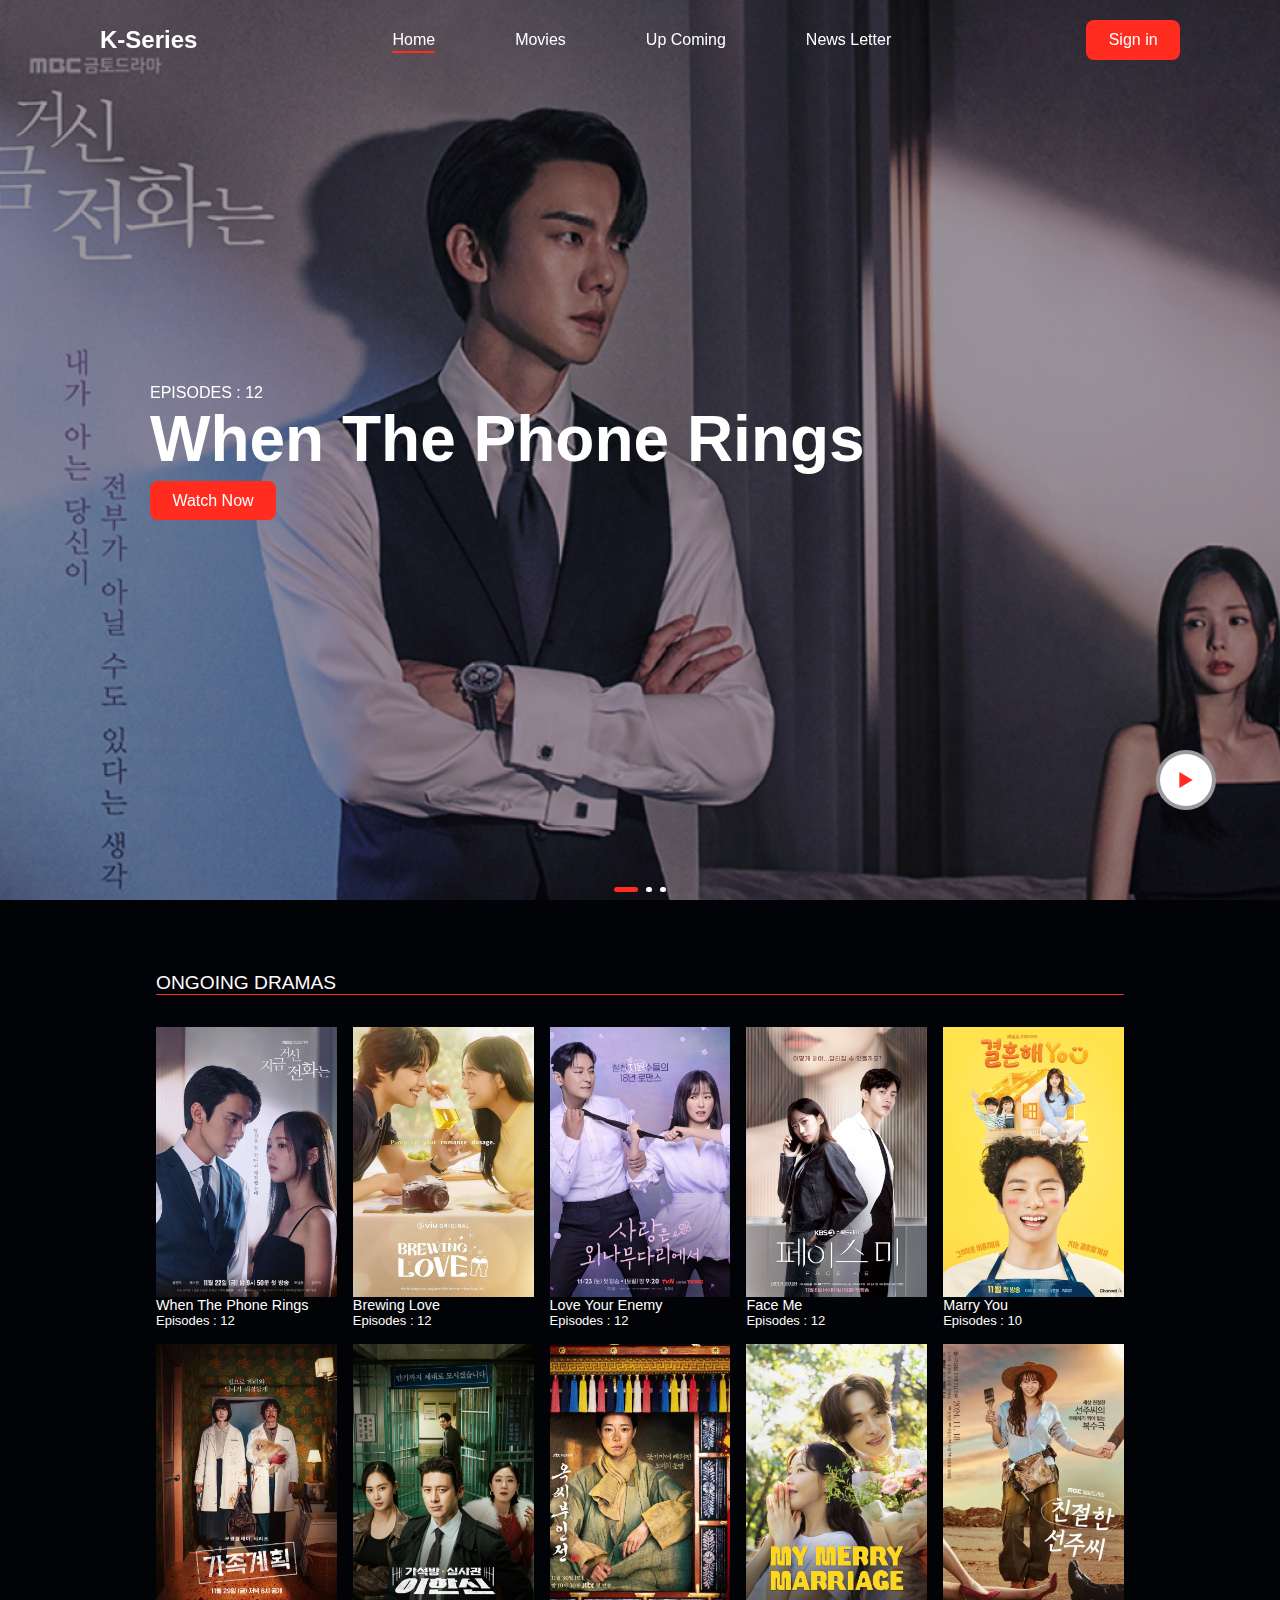
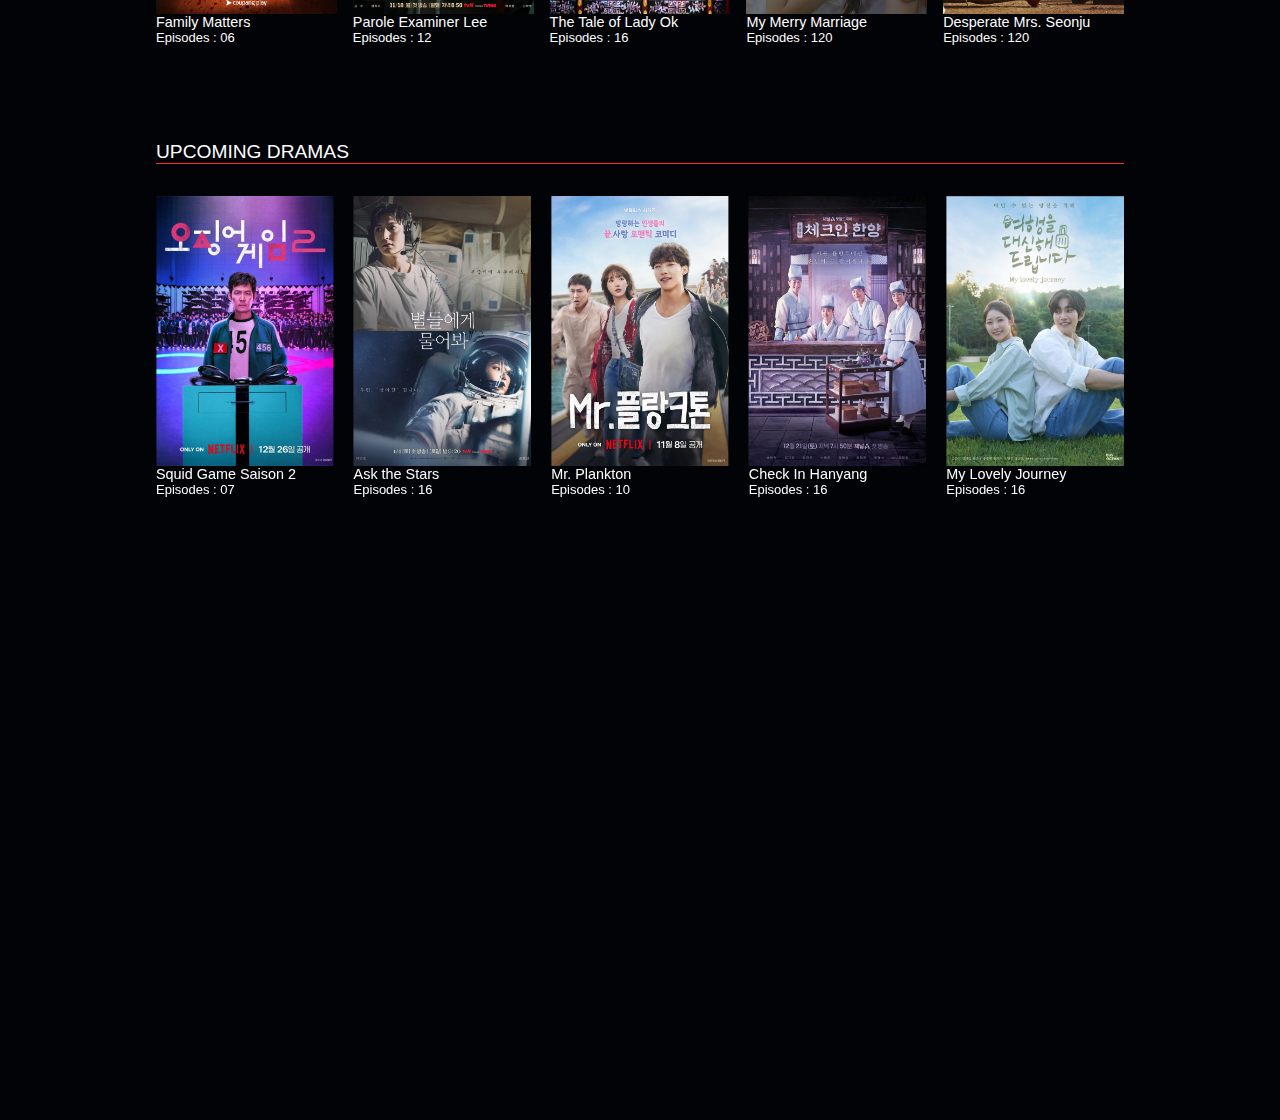
==== index.html @ eb1be8ec "Home page updated" ====
<html>
    <head>
        <title>Movies Website</title>
        <link rel="stylesheet" href="style.css">
        <!--Box icons -->
        <link rel="stylesheet" href="https://cdn.jsdelivr.net/npm/boxicons@latest/css/boxicons.min.css">
        <!-- Link Swiper's CSS -->
        <link rel="stylesheet" href="https://cdn.jsdelivr.net/npm/swiper@11/swiper-bundle.min.css" />
    </head>
    <body>
        <!--Nav bar-->
        <header>
            <a href="" class="logo">K-Series</a>
            <div class="bx bx-menu" id="menu-icon"></div>

            <!--Menu-->
            <ul class="navbar">
                <li><a href="#home" class="home-active">Home</a></li>
                <li><a href="#movies">Movies</a></li>
                <li><a href="#coming">Up Coming</a></li>
                <li><a href="#newsletter">News Letter</a></li>
            </ul>
            <a href="" class="btn">Sign in</a>
        </header>
        <!--Home-->
        <section class="home swiper" id="home">
            <div class="swiper mySwiper">
                <div class="swiper-wrapper">
                    <!--Box one-->
                    <div class="swiper-slide container">
                        <img src="images/home1.png">
                        <div class="home-text">
                            <span>Episodes : 12</span>
                            <h1>When The Phone Rings</h1>
                            <a href="#" class="btn">Watch Now</a>
                            <a href="" class="play">
                                <i class='bx bx-play'></i>
                            </a>
                        </div>
                    </div>
                    <!--Box two-->
                    <div class="swiper-slide container">
                        <img src="images/home2.png">
                        <div class="home-text">
                            <span>Episodes : 16</span>
                            <h1>Queen of Tears</h1>
                            <a href="#" class="btn">Watch Now</a>
                            <a href="" class="play">
                                <i class='bx bx-play'></i>
                            </a>
                        </div>
                    </div>
                    <!--Box three-->
                    <div class="swiper-slide container">
                        <img src="images/home3.png">
                        <div class="home-text">
                            <span>Episodes : 16</span>
                            <h1>Lovely Runner</h1>
                            <a href="#" class="btn">Watch Now</a>
                            <a href="" class="play">
                                <i class='bx bx-play'></i>
                            </a>
                        </div>
                    </div>
                </div>
                <div class="swiper-pagination"></div>
            </div>
        </section>
        <!--Ongoing-->
        <section class="movies" id="movies">
            <h2 class="heading">
                Ongoing Dramas
            </h2>
            <!--Movies container-->
            <div class="movies-container">
                <!--Box 1-->
                <div class="box">
                    <div class="box-img">
                        <img src="images/o1.png" alt="">
                    </div>
                    <h3>When The Phone Rings</h3>
                    <span>Episodes : 12</span>
                </div>
                <!--Box 2-->
                <div class="box">
                    <div class="box-img">
                        <img src="images/o2.png" alt="">
                    </div>
                    <h3>Brewing Love</h3>
                    <span>Episodes : 12</span>
                </div>
                <!--Box 3-->
                <div class="box">
                    <div class="box-img">
                        <img src="images/o3.png" alt="">
                    </div>
                    <h3>Love Your Enemy</h3>
                    <span>Episodes : 12</span>
                </div>
                <!--Box 4-->
                <div class="box">
                    <div class="box-img">
                        <img src="images/o4.png" alt="">
                    </div>
                    <h3>Face Me</h3>
                    <span>Episodes : 12</span>
                </div>
                <!--Box 5-->
                <div class="box">
                    <div class="box-img">
                        <img src="images/o5.png" alt="">
                    </div>
                    <h3>Marry You</h3>
                    <span>Episodes : 10</span>
                </div>
                <!--Box 6-->
                <div class="box">
                    <div class="box-img">
                        <img src="images/o6.png" alt="">
                    </div>
                    <h3>Family Matters</h3>
                    <span>Episodes : 06</span>
                </div>
                <!--Box 7-->
                <div class="box">
                    <div class="box-img">
                        <img src="images/o7.png" alt="">
                    </div>
                    <h3>Parole Examiner Lee</h3>
                    <span>Episodes : 12</span>
                </div>
                <!--Box 8-->
                <div class="box">
                    <div class="box-img">
                        <img src="images/o8.png" alt="">
                    </div>
                    <h3>The Tale of Lady Ok</h3>
                    <span>Episodes : 16</span>
                </div>
                <!--Box 9-->
                <div class="box">
                    <div class="box-img">
                        <img src="images/o9.png" alt="">
                    </div>
                    <h3>My Merry Marriage</h3>
                    <span>Episodes : 120</span>
                </div>
                <!--Box 10-->
                <div class="box">
                    <div class="box-img">
                        <img src="images/o10.png" alt="">
                    </div>
                    <h3>Desperate Mrs. Seonju</h3>
                    <span>Episodes : 120</span>
                </div>
            </div>
        </section>
        <!--Coming soon Movies-->
        <section class="coming" id="coming">
            <h2 class="heading">
                Upcoming Dramas
            </h2>
            <!--Movies container-->
            <div class="coming-container swiper">
               <div class="swiper-wrapper">
                    <!--Box 1-->
                    <div class="swiper-slide box">
                        <div class="box-img">
                            <img src="images/m1.png" alt="">
                        </div>
                        <h3>Mr. Plankton</h3>
                        <span>Episodes : 10</span>
                    </div>
                    <!--Box 2-->
                    <div class="swiper-slide box">
                        <div class="box-img">
                            <img src="images/m2.png" alt="">
                        </div>
                        <h3>Check In Hanyang</h3>
                        <span>Episodes : 16</span>
                    </div>
                    <!--Box 3-->
                    <div class="swiper-slide box">
                        <div class="box-img">
                            <img src="images/m3.png" alt="">
                        </div>
                        <h3>My Lovely Journey</h3>
                        <span>Episodes : 16</span>
                    </div>
                    <!--Box 4-->
                    <div class="swiper-slide box">
                        <div class="box-img">
                            <img src="images/m4.png" alt="">
                        </div>
                        <h3>Hyper Knife</h3>
                        <span>Episodes : 08</span>
                    </div>
                    <!--Box 5-->
                    <div class="swiper-slide box">
                        <div class="box-img">
                            <img src="images/m5.png" alt="">
                        </div>
                        <h3>Knock Off</h3>
                        <span>Episodes : 09</span>
                    </div>
                    <!--Box 6-->
                    <div class="swiper-slide box">
                        <div class="box-img">
                            <img src="images/m6.png" alt="">
                        </div>
                        <h3>Light Shop</h3>
                        <span>Episodes : 08</span>
                    </div>
                    <!--Box 7-->
                    <div class="swiper-slide box">
                        <div class="box-img">
                            <img src="images/m7.png" alt="">
                        </div>
                        <h3>Iron Family</h3>
                        <span>Episodes : 36</span>
                    </div>
                    <!--Box 8-->
                    <div class="swiper-slide box">
                        <div class="box-img">
                            <img src="images/m8.png" alt="">
                        </div>
                        <h3>Namib</h3>
                        <span>Episodes : 12</span>
                    </div>
                    <!--Box 9-->
                    <div class="swiper-slide box">
                        <div class="box-img">
                            <img src="images/m9.png" alt="">
                        </div>
                        <h3>Squid Game Saison 2</h3>
                        <span>Episodes : 07</span>
                    </div>
                    <!--Box 10-->
                    <div class="swiper-slide box">
                        <div class="box-img">
                            <img src="images/m10.png" alt="">
                        </div>
                        <h3>Ask the Stars</h3>
                        <span>Episodes : 16</span>
                    </div>
               </div>
            </div>
        </section>


        <!-- Swiper JS -->
        <script src="https://cdn.jsdelivr.net/npm/swiper@11/swiper-bundle.min.js"></script>

        <!-- Custom JS -->
         <script src="script.js"></script>
    </body>
</html>
---- style.css ----
*{
    padding: 0;
    margin: 0;
    box-sizing: border-box;
    font-family: 'Poppins', sans-serif;
    list-style: none;
    text-decoration: none;
    scroll-padding-top: 2rem;
    scroll-behavior: smooth;
}
/*some variables*/
:root{
    --main-color:#ff2c1f;
    --text-color:#020307;
    --bg-color:#fff;
}
body{
    background: var(--text-color);
    color: var(--bg-color);
}
section{
    padding: 4.5rem 0 1.5rem;
}
header{
    position: fixed;
    width: 100%;
    top: 0;
    right: 0;
    z-index: 1000;
    display: flex;
    align-items: center;
    justify-content: space-between;
    padding: 20px 100px;
    transition: 0.5s;
   /* background: var(--main-color);*/
}
.logo{
    font-size: 1.5rem;
    font-weight: 600;
    color: var(--bg-color);
    display: flex;
    align-items: center;
}
.navbar{
    display: flex;
    column-gap: 5rem;
}
.navbar li{
    position: relative;
}
.navbar a{
    font-size: 1rem;
    font-family: 500;
    color: var(--bg-color);
}
.navbar a::after{
    content: '';
    width: 0;
    height: 2px;
    background: var(--main-color);
    position: absolute;
    bottom: -4px;
    left: 0;
    transition: 0.4s all linear;
}
.navbar li a:hover::after,.navbar .home-active::after{
    width: 100%;
}
#menu-icon{
    font-size: 24px;
    cursor: pointer;
    z-index: 1000001;
    display: none;
}
.btn{
    padding: 0.7rem 1.4rem;
    background: var(--main-color);
    color: var(--bg-color);
    font-weight: 400;
    border-radius: 0.5rem;
}
.btn:hover{
    background: #fa1216;
}
.container{
    width: 100%;
    min-height: 640px;
    position: relative;
    display: flex;
    align-items: center;
    background: rgb(2, 3, 7, 0.4);
}
.container img{
    position: absolute;
    width: 100%;
    height: 100%;
    object-fit: cover;
    object-position: center;
    z-index: -1;
}
.swiper-pagination-bullet{
    width: 6px !important;
    height: 5px !important;
    border-radius: 0.2rem !important;
    background: var(--bg-color) !important;
    opacity: 1 !important;
}
.swiper-pagination-bullet-active{
    width: 1.5rem !important;
    background: var(--main-color) !important;
}
.home-text{
    z-index: 1000;
    padding: 30% 150px;
}
.home-text span{
    color: var(--bg-color);
    font-weight: 500;
    text-transform: uppercase;
}
.home-text h1{
    color: var(--bg-color);
    font-weight: 700;
    font-size: 4rem;
    margin-bottom: 1rem;
}
.play{
    position: absolute;
    right: 4rem;
    bottom: 10%;
}
.play .bx{
    background: var(--bg-color);
    padding: 10px;
    font-size: 2rem;
    border-radius: 50%;
    border: 4px solid rgb(2, 3, 7, 0.4);
    color: var(--main-color);
}
.play .bx:hover{
    background: var(--main-color);
    color: var(--bg-color);
    transition: 0.2s all linear;
}
.heading{
    max-width: 968px;
    margin-left: auto;
    margin-right: auto;
    font-size: 1.2rem;
    font-weight: 500;
    text-transform: uppercase;
    border-bottom: 1px solid var(--main-color);
}
.movies-container{
    max-width: 968px;
    margin-right: auto;
    margin-left: auto;
    display: grid;
    grid-template-columns: repeat(auto-fit,minmax(180px,auto));
    gap: 1rem;
    margin-top: 2rem;
}
.box .box-img{
    width: 100%;
    height: 270px;
}
.box .box-img img{
    width: 100%;
    height: 100%;
    object-fit: cover;
}
.box .box-img img:hover{
    transform: translateY(-10px);
    transition: 0.2s all linear;
}
.box h3{
    font-size: 0.9rem;
    font-weight: 500;
}
.box span{
    font-size: 13px;
}
.coming-container{
    display: grid;
    gap: 1rem;
    max-width: 968px;
    margin-left: auto;
    margin-right: auto;
    margin-top: 2rem;
}
.coming-container .box-img img:hover{
    transform: translateY(0);
}
.coming-container .box{
    width: 100px;
}
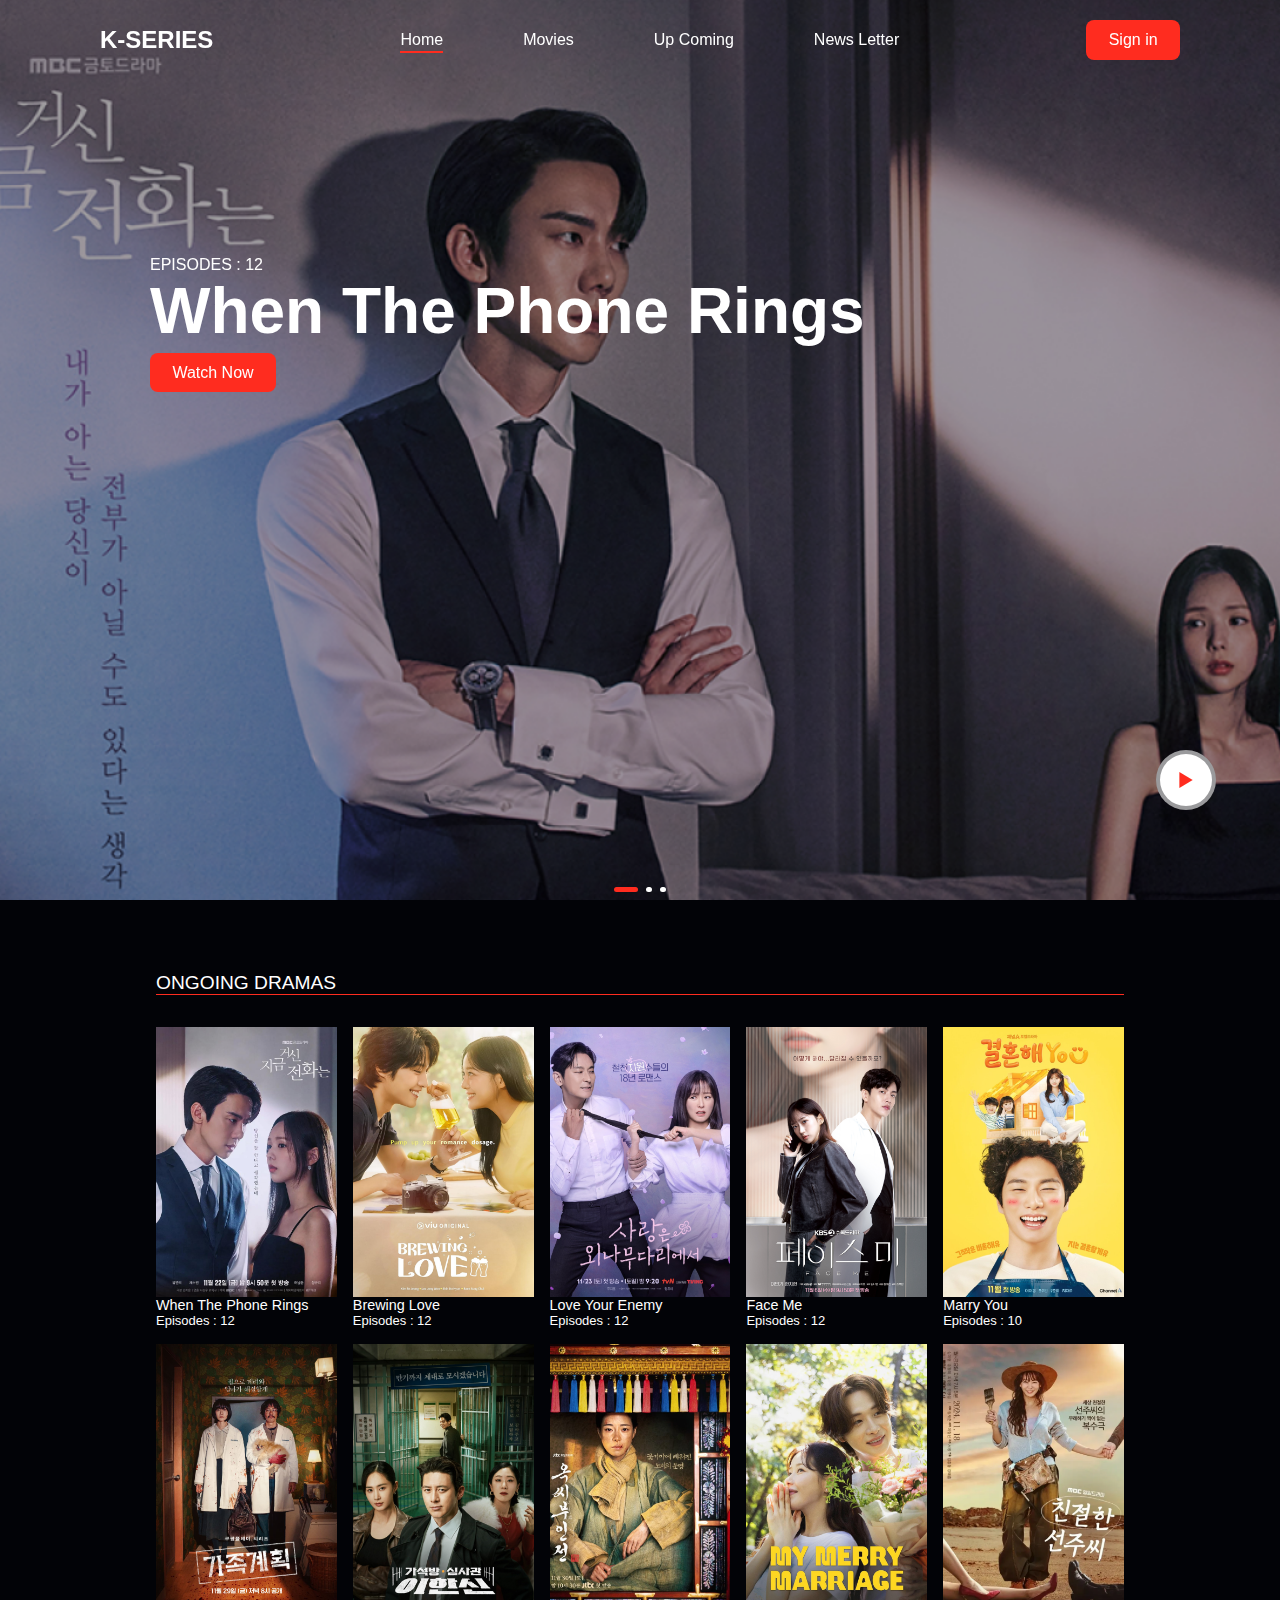
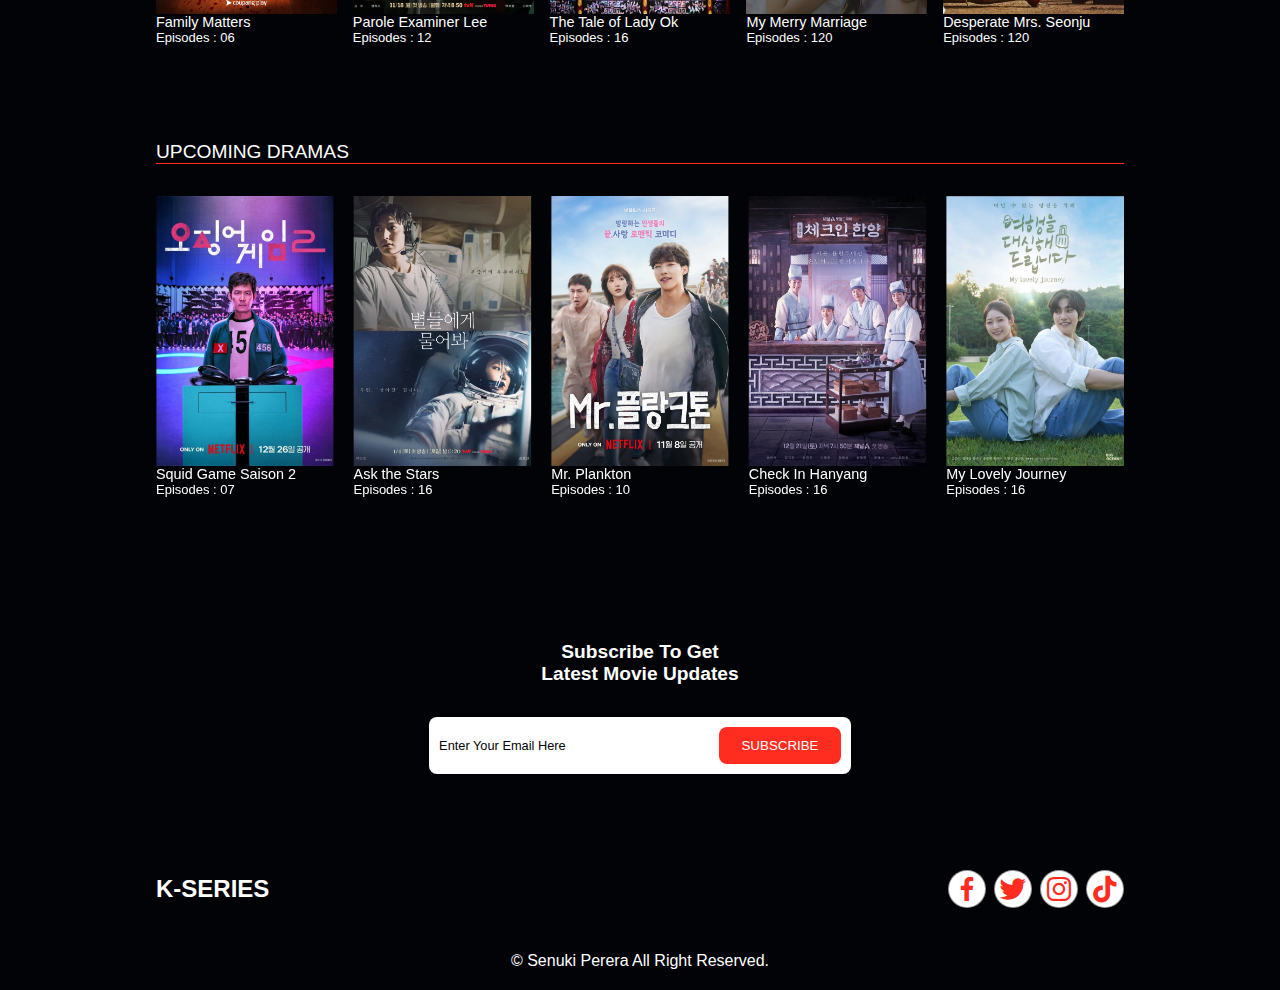
==== commit 729ceb94: "home page updated" ====
--- a/index.html
+++ b/index.html
@@ -1,16 +1,17 @@
 <html>
     <head>
         <title>Movies Website</title>
+        <meta name="viewport" content="width=device-width, initial-scale=1.0">
         <link rel="stylesheet" href="style.css">
         <!--Box icons -->
         <link rel="stylesheet" href="https://cdn.jsdelivr.net/npm/boxicons@latest/css/boxicons.min.css">
         <!-- Link Swiper's CSS -->
-        <link rel="stylesheet" href="https://cdn.jsdelivr.net/npm/swiper@11/swiper-bundle.min.css" />
+        <link rel="stylesheet" href="https://cdn.jsdelivr.net/npm/swiper@11/swiper-bundle.min.css"/>
     </head>
     <body>
         <!--Nav bar-->
         <header>
-            <a href="" class="logo">K-Series</a>
+            <a href="" class="logo">K-SERIES</a>
             <div class="bx bx-menu" id="menu-icon"></div>
 
             <!--Menu-->
@@ -246,12 +247,34 @@
                </div>
             </div>
         </section>
-
+        <!--Newsletter-->
+        <section class="newsletter" id="newsletter">
+            <h2>Subscribe To Get <br>Latest Movie Updates</h2>
+            <form action="">
+                <input type="email" class="email" placeholder="Enter Your Email Here" required>
+                <input type="submit" value="Subscribe" class="btn">
+            </form>
+        </section>
+        <!--Footer-->
+        <section class="footer">
+            <a href="" class="logo">K-SERIES</a>
+            <div class="social">
+                <a href=""><i class='bx bxl-facebook'></i></a>
+                <a href=""><i class='bx bxl-twitter'></i></a>
+                <a href=""><i class='bx bxl-instagram'></i></a>
+                <a href=""><i class='bx bxl-tiktok'></i></a>
+            </div>
+        </section>
+        <!--Copyright-->
+        <div class="copyright">
+            <p>&#169; Senuki Perera All Right Reserved.</p>
+        </div>
+       
 
         <!-- Swiper JS -->
         <script src="https://cdn.jsdelivr.net/npm/swiper@11/swiper-bundle.min.js"></script>
-
         <!-- Custom JS -->
          <script src="script.js"></script>
+
     </body>
 </html>--- a/style.css
+++ b/style.css
@@ -14,6 +14,15 @@
     --text-color:#020307;
     --bg-color:#fff;
 }
+/*suctom scroll bar*/
+html::-webkit-scrollbar{
+    width: 0.5rem;
+    background: var(--text-color);
+}
+html::-webkit-scrollbar-thumb{
+    background: var(--main-color);
+    border-radius: 5rem;
+}
 body{
     background: var(--text-color);
     color: var(--bg-color);
@@ -32,7 +41,16 @@
     justify-content: space-between;
     padding: 20px 100px;
     transition: 0.5s;
-   /* background: var(--main-color);*/
+}
+header.shadow{
+    background: var(--bg-color);
+    box-shadow: 0 0 4px rgb(14 55 54 / 15%);
+}
+header.shadow .navbar a{
+    color: var(--text-color);
+}
+header.shadow .logo{
+    color: var(--text-color);
 }
 .logo{
     font-size: 1.5rem;
@@ -111,7 +129,7 @@
 }
 .home-text{
     z-index: 1000;
-    padding: 30% 150px;
+    padding: 20% 150px;
 }
 .home-text span{
     color: var(--bg-color);
@@ -180,6 +198,9 @@
 .box span{
     font-size: 13px;
 }
+.coming{
+    height: 500px !important;
+}
 .coming-container{
     display: grid;
     gap: 1rem;
@@ -193,4 +214,176 @@
 }
 .coming-container .box{
     width: 100px;
+}
+.newsletter{
+    max-width: 968px;
+    margin-left: auto;
+    margin-right: auto;
+    display: flex;
+    flex-direction: column;
+    align-items: center;
+    justify-content: center;
+    row-gap: 2rem;
+}
+.newsletter h2{
+    text-align: center;
+    font-size: 1.2rem;
+    font-weight: 600;
+}
+.newsletter form{
+    background: var(--bg-color);
+    padding: 10px;
+    border-radius: 0.5rem;
+    display: flex;
+    align-items: center;
+}
+.newsletter form input{
+    border: none;
+    outline: none;
+}
+.newsletter form .email{
+    width: 280px;
+}
+.newsletter form input::placeholder{
+    color: var(--text-color);
+    font-size: 0.8rem;
+    font-weight: 400;
+}
+.newsletter .btn{
+    text-transform: uppercase;
+    font-weight:500 ;
+    cursor: pointer;
+}
+.footer{
+    max-width: 968px;
+    margin-left: auto;
+    margin-right: auto;
+    display: flex;
+    justify-content: space-between;
+}
+.social{
+    display: flex;
+    align-items: center;
+    column-gap: 0.5rem;
+}
+.social .bx{
+    background: var(--bg-color);
+    padding: 2px;
+    font-size: 2rem;
+    border-radius: 50%;
+    border: 1px solid rgb(2,3,7,0.4);
+    color: var(--main-color);
+}
+.social .bx:hover{
+    background: var(--main-color);
+    color: var(--bg-color);
+    transition: 0.2s all linear;
+}
+.copyright{
+    padding: 20px;
+    text-align: center;
+    color: var(--bg-color);
+}
+
+/*responsive*/
+@media (max-width:1080px){
+    .home-text{
+        padding: 30% 100px;
+    }
+}
+@media (max-width:991px){
+    header{
+        padding: 18px 4%;
+    }
+    section{
+        padding: 50px 4%;
+    }
+    .home-text{
+        padding: 0 4%;
+    }
+    .home-text h1{
+        font-size:3rem;
+    }
+}
+@media (max-width: 768px) {
+    header {
+        padding: 12px 4%;
+    }
+    .container .home-text {
+        margin-top: 30% ;
+    }
+    #menu-icon {
+        display: block; 
+        color: var(--bg-color);
+    }
+    header.shadow #menu-icon {
+        color: var(--text-color);
+    }
+    .navbar {
+        position: absolute;
+        top: -570px;
+        left: 0;
+        right: 0;
+        flex-direction: column;
+        background: var(--bg-color);
+        row-gap: 1.4rem;
+        padding: 20px;
+        box-shadow: 4px 4px 0 4px rgb(14 55 54 / 15%);
+        transition: top 0.2s linear; /* Ensure smooth transition */
+        text-align: center;
+    }
+    .navbar a {
+        width: 100%;
+        color: var(--text-color);
+    }
+    .navbar a:hover {
+        color: var(--main-color);
+        border-bottom: 2px solid var(--main-color);
+    }
+    .navbar a::after {
+        display: none;
+    }
+    .navbar.active {
+        top: 100%;
+    }
+    .home-text h1{
+        font-size: 2.4rem;
+    }
+    .btn{
+        padding: 0.6rem 1.2rem;
+    }
+    .movies-container{
+        grid-template-columns: repeat(auto-fit,minmax(160px,auto));
+    }
+}
+@media (max-width: 472px){
+    .newsletter form .email{
+        width: auto;
+    }
+    .footer{
+        flex-direction: column;
+        align-items: center;
+        row-gap: 1rem;
+    }
+}
+@media (max-width: 370px){
+    header{
+        padding: 6px 4%;
+    }
+    .home-text h1{
+        font-size: 1.7rem;
+    }
+    .play{
+        right: 2rem;
+        bottom: 8%;
+    }
+    .play .bx{
+        padding: 7px;
+    }
+    .movies-container{
+        grid-template-columns: repeat(auto-fit,minmax(140px,auto));
+    }
+    .box .box-img{
+        height: 240px;
+    }
 }